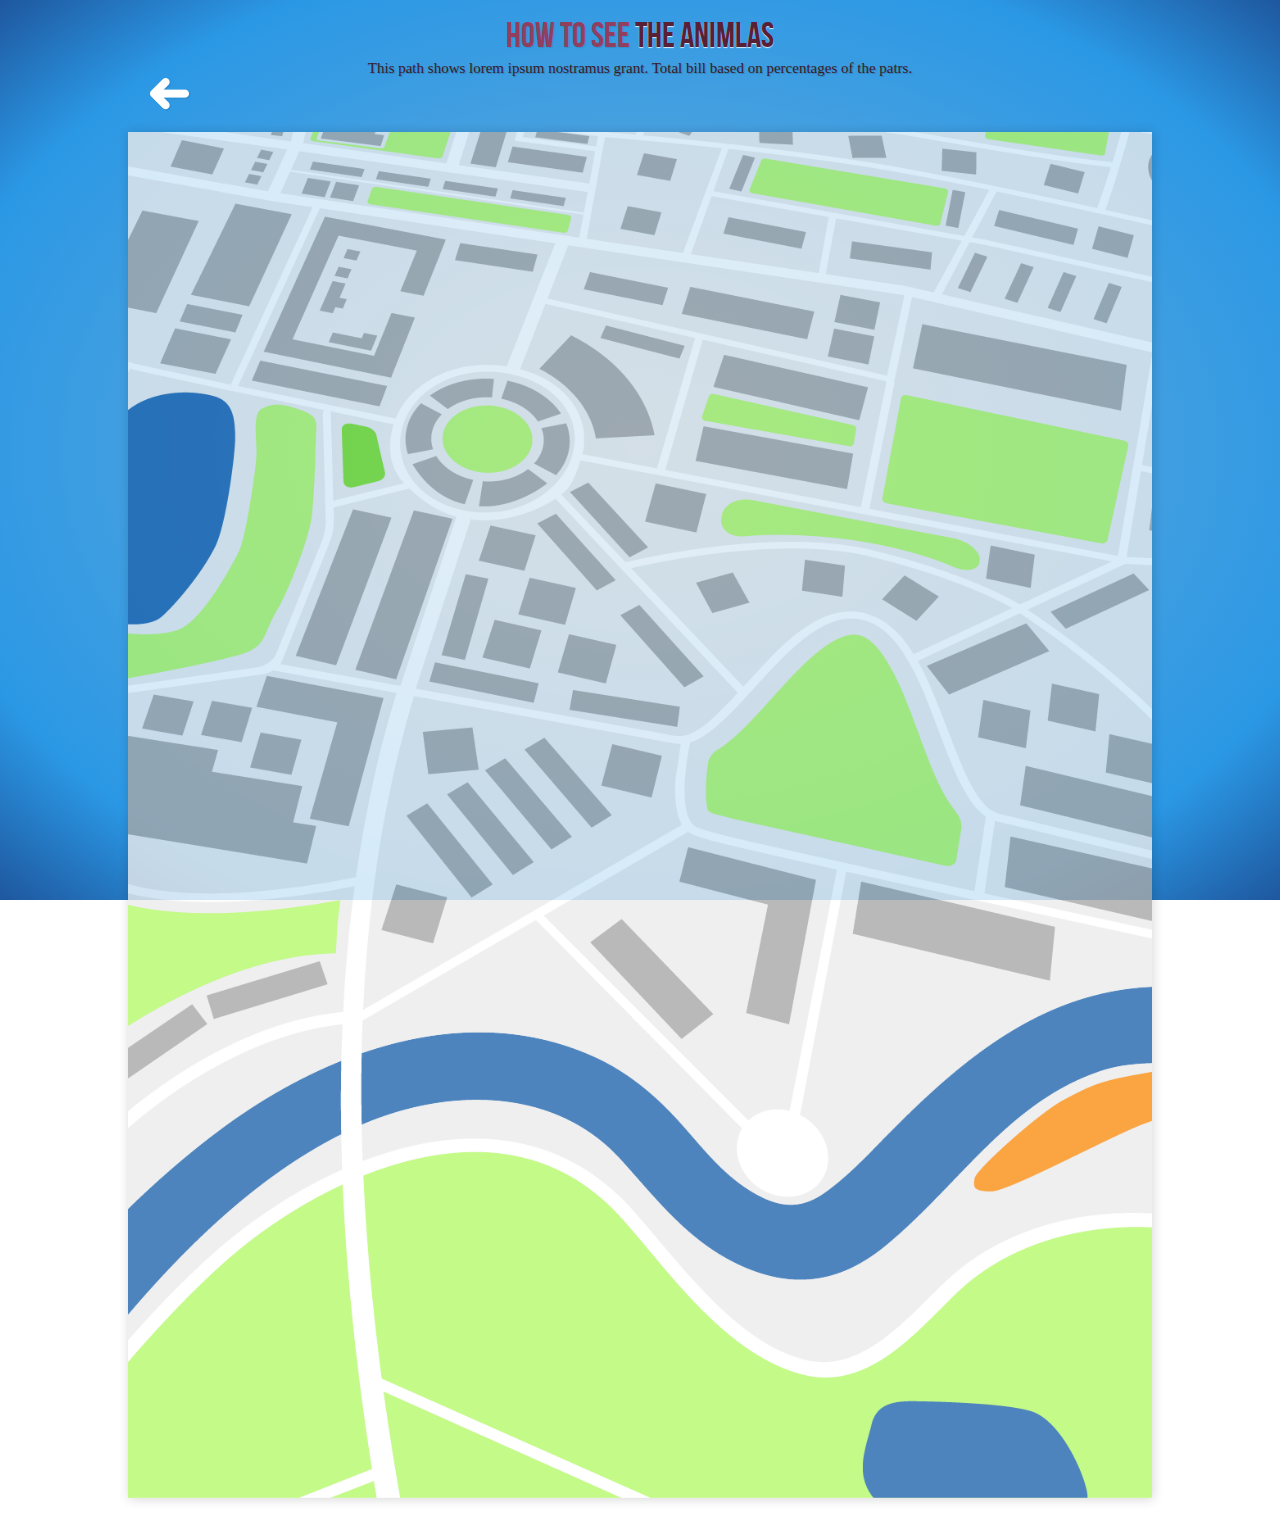
==== animals.html @ 40752ca3 "Added internal page and updated the home" ====
<!DOCTYPE html>
<html lang="en">
    <head>
		<meta charset="UTF-8" />
        <meta http-equiv="X-UA-Compatible" content="IE=edge,chrome=1"> 
        <title>Annotation Overlay Effect with CSS3</title>
        <meta name="viewport" content="width=device-width, initial-scale=1.0"> 
        <meta name="description" content="How to see the animals at the Kansas State Fair" />
        <meta name="keywords" content="" />
        <meta name="author" content="" />
        <link rel="shortcut icon" href="../favicon.ico"> 
		<link href='http://fonts.googleapis.com/css?family=Alegreya+SC:700,400italic' rel='stylesheet' type='text/css' />
        <link rel="stylesheet" type="text/css" href="css/demo.css" />
        <link rel="stylesheet" type="text/css" href="css/style.css" />
		<!--[if lt IE 9]>
			<script type="text/javascript" src="js/modernizr.custom.04022.js"></script> 
			<style>.ie-note-1{display:block;}</style>
		<![endif]-->
		<!--[if lt IE 10]><style>.ie-note-2{display:block;}</style><![endif]-->
    </head>
    <body>
        <div class="container">
			<header>
				<h1>How to see<span> the Animlas</span></h1>
				<p>This path shows lorem ipsum nostramus grant. Total bill based on percentages of the patrs.</p>
			</header>
			
			<section>
			<a href="index.html#slide-main" class="cn-back"></a>
				<div class="ao-item">
					<div class="ao-preview">
						<input type="checkbox" id="ao-toggle" class="ao-toggle" name="ao-toggle" />
						<img src="images/map.png" alt="image01" />
						<div class="ao-annotations">
							<span>See the piggies. They look like little people.</span>
							<span>This barn is fowl. My question is, if a rooster is a male, and a hen is a female, then who's havin' sex with the chicken? Ask some of the FFA kids here.</span>
							<span>Lorem ipsum dolor sit amet, consectetur adipiscing elit. Integer ac urna quis dui accumsan sagittis.</span>
							<span>Lorem ipsum dolor sit amet, consectetur adipiscing elit. Integer ac urna quis dui accumsan sagittis.</span>
							<span>Lorem ipsum dolor sit amet, consectetur adipiscing elit. Integer ac urna quis dui accumsan sagittis.</span>
						</div>
					</div>
				</div>
			</section>
			
        </div>
	</body>
</html>
---- css/demo.css ----
@font-face {
    font-family: 'BebasNeueRegular';
    src: url('fonts/BebasNeue-webfont.eot');
    src: url('fonts/BebasNeue-webfont.eot?#iefix') format('embedded-opentype'),
         url('fonts/BebasNeue-webfont.woff') format('woff'),
         url('fonts/BebasNeue-webfont.ttf') format('truetype'),
         url('fonts/BebasNeue-webfont.svg#BebasNeueRegular') format('svg');
    font-weight: normal;
    font-style: normal;
}

/* CSS reset */
body,div,dl,dt,dd,ul,ol,li,h1,h2,h3,h4,h5,h6,pre,form,fieldset,input,textarea,p,blockquote,th,td { 
	margin:0;
	padding:0;
}
html,body {
	margin:0;
	padding:0;
	height: 100%;
}
table {
	border-collapse:collapse;
	border-spacing:0;
}
fieldset,img { 
	border:0;
}
address,caption,cite,code,dfn,th,var {
	font-style:normal;
	font-weight:normal;
}
ol,ul {
	list-style:none;
}
caption,th {
	text-align:left;
}
h1,h2,h3,h4,h5,h6 {
	font-size:100%;
	font-weight:normal;
}
q:before,q:after {
	content:'';
}
abbr,acronym { border:0;
}
section, header{
	display: block;
}
/* General Demo Style */
body{
	font-family: Cambria, Palatino, "Palatino Linotype", "Palatino LT STD", Georgia, serif;
/* 	background: #fff url(../images/bg.jpg) repeat top left; */
background: rgb(117,174,214); /* Old browsers */
/* IE9 SVG, needs conditional override of 'filter' to 'none' */
background: url([data-uri]);
background: -moz-radial-gradient(center, ellipse cover,  rgba(117,174,214,1) 0%, rgba(43,152,229,1) 80%, rgba(30,87,158,1) 100%); /* FF3.6+ */
background: -webkit-gradient(radial, center center, 0px, center center, 100%, color-stop(0%,rgba(117,174,214,1)), color-stop(80%,rgba(43,152,229,1)), color-stop(100%,rgba(30,87,158,1))) no-repeat fixed; /* Chrome,Safari4+ */
background: -webkit-radial-gradient(center, ellipse cover,  rgba(117,174,214,1) 0%,rgba(43,152,229,1) 80%,rgba(30,87,158,1) 100%) no-repeat fixed; /* Chrome10+,Safari5.1+ */
background: -o-radial-gradient(center, ellipse cover,  rgba(117,174,214,1) 0%,rgba(43,152,229,1) 80%,rgba(30,87,158,1) 100%) no-repeat fixed; /* Opera 12+ */
background: -ms-radial-gradient(center, ellipse cover,  rgba(117,174,214,1) 0%,rgba(43,152,229,1) 80%,rgba(30,87,158,1) 100%) no-repeat fixed; /* IE10+ */
background: radial-gradient(ellipse at center,  rgba(117,174,214,1) 0%,rgba(43,152,229,1) 80%,rgba(30,87,158,1) 100%) no-repeat fixed; /* W3C */
filter: progid:DXImageTransform.Microsoft.gradient( startColorstr='#75aed6', endColorstr='#1e579e',GradientType=1 ); /* IE6-8 fallback on horizontal gradient */
	font-weight: 400;
	font-size: 15px;
	color: #391b27;
	overflow-y: scroll;
	overflow-x: hidden;
}
a{
	color: #333;
	text-decoration: none;
}
.container{
	width: 100%;
	height: 100%;
	position: relative;
	text-align: center;
}
.clr{
	clear: both;
}
.container > header{
	padding: 20px 30px 10px 30px;
	margin: 0px 20px 10px 20px;
	position: relative;
	display: block;
	text-shadow: 1px 1px 1px rgba(0,0,0,0.2);
    text-align: center;
}
.container > header h1{
	font-family: 'BebasNeueRegular', 'Arial Narrow', Arial, sans-serif;
	font-size: 35px;
	line-height: 35px;
	position: relative;
	font-weight: 400;
	color: #923e5f;
	text-shadow: 1px 1px 1px rgba(0,0,0,0.1);
    padding: 0px 0px 5px 0px;
}
.container > header h1 span{
	color: #582036;
	text-shadow: 0px 1px 1px rgba(255,255,255,0.8);
}
.container > header h2{
	font-size: 16px;
	font-style: italic;
	color: #391b27;
	text-shadow: 0px 1px 1px rgba(255,255,255,0.8);

}
/* Header Style */
.codrops-top{
	line-height: 24px;
	font-size: 11px;
	background: rgba(255, 255, 255, 0.4);
	text-transform: uppercase;
	z-index: 9999;
	position: relative;
	box-shadow: 1px 0px 2px rgba(0,0,0,0.2);
}
.codrops-top a{
	padding: 0px 10px;
	letter-spacing: 1px;
	color: #333;
	text-shadow: 0px 1px 1px #fff;
	display: block;
	float: left;
}
.codrops-top a:hover{
	background: #fff;
}
.codrops-top span.right{
	float: right;
}
.codrops-top span.right a{
	float: left;
	display: block;
}
.codrops-demos{
    text-align:center;
	display: block;
	line-height: 30px;
	padding: 5px 0px 15px 0px;
	border-bottom: 1px solid rgba(255, 255, 255, 0.4);
}
.codrops-demos a{
    display: inline-block;
	margin: 0px 4px;
	padding: 0px 4px;
	color: #fff;
	line-height: 20px;	
	font-style: italic;
	font-size: 13px;
	border-radius: 3px;
	background: rgba(103,59,77,0.1);
	-webkit-transition: all 0.2s linear;
	-moz-transition: all 0.2s linear;
	-o-transition: all 0.2s linear;
	-ms-transition: all 0.2s linear;
	transition: all 0.2s linear;
}
.codrops-demos a:hover{
	background: rgba(103,59,77,0.4);
}
.codrops-demos a.current-demo,
.codrops-demos a.current-demo:hover{
	background: rgba(103,59,77,0.4);
}
---- css/style.css ----
.ao-item {
	width: 80%;
	margin: 0 auto;
	padding: 35px 0;
	position: relative;
	clear: both;
}

.ao-item:before,
.ao-item:after {
    content:"";
    display:table;
}

.ao-item:after {
    clear:both;
}

.ao-item {
    zoom:1; /* For IE 6/7 (trigger hasLayout) */
} /* from CSSTricks: http://css-tricks.com/pseudo-element-roundup/ */

.ao-details {
	float: right;
	width: 40%;
	padding-left: 20px;
}

.ao-item:first-child .ao-details {
	background: transparent url(../images/try.png) no-repeat bottom left;
	padding-bottom: 60px;
}

.ao-details h2 {
	color: #498EA5;
	margin-top: 0;
	text-shadow: 1px 1px 1px rgba(255,255,255,0.5);
	padding-bottom: 10px;
	box-shadow:  0 1px 0 #DFDEDC, 0 2px 0 rgba(255,255,255,0.5);
}

.ao-details p {
	color: #999;
	text-shadow: 1px 1px 1px rgba(255,255,255,0.8);
	line-height: 22px;
}

.ao-details p a{
	font-weight: bold;
	color: #498EA5;
}

.ao-details p a:hover{
	color: #2A3344;
}

.ao-preview {
/* 	width: 60%; */
	float: left;
	position: relative;
}

.ao-item-left .ao-details{
	float: left;
	padding-right: 20px;
	padding-left: 0px;
	text-align: right;
}

.ao-item img {
	margin: 0 auto;
	max-width: 100%;
	display: block;
	-ms-filter:"progid:DXImageTransform.Microsoft.Alpha(Opacity=80)";
    filter: alpha(opacity=80);
	opacity: 0.8;
	box-shadow: 1px 1px 10px rgba(0,0,0,0.2);
	-webkit-transition: all 0.3s ease-in-out;
	-moz-transition: all 0.3s ease-in-out;
	-o-transition: all 0.3s ease-in-out;
	-ms-transition: all 0.3s ease-in-out;
	transition: all 0.3s ease-in-out;
}

.ao-annotations {
	width: 100%;
	height: 100%;
	position: absolute;
	top: 0px;
	left: 0px;
	background: rgba(33,62,68,0.3);
	box-shadow: 1px 1px 3px rgba(0,0,0,0.05);
	-ms-filter:"progid:DXImageTransform.Microsoft.Alpha(Opacity=0)";
    filter: alpha(opacity=0);
	opacity: 0;
	z-index: 5;
	-webkit-transform: scale(0.8);
	-moz-transform: scale(0.8);
	-o-transform: scale(0.8);
	-ms-transform: scale(0.8);
	transform: scale(0.8);
	-webkit-transition: all 0.3s ease-in-out;
	-moz-transition: all 0.3s ease-in-out;
	-o-transition: all 0.3s ease-in-out;
	-ms-transition: all 0.3s ease-in-out;
	transition: all 0.3s ease-in-out;
}

.ao-annotations span {
	display: block;
	position: absolute;
	padding: 10px 25px;
	width: 20%;
	min-width: 140px;
	text-align: center;
	background: rgba(255,255,255,1);
	color: rgba(20,40,47,0.9);
	font-size: 16px;
	font-style: italic;
	text-shadow: 1px 1px 1px rgba(255,255,255,0.9);
	box-shadow: 0px 1px 4px rgba(0,0,0,0.2);
	-ms-filter:"progid:DXImageTransform.Microsoft.Alpha(Opacity=0)";
    filter: alpha(opacity=0);
	opacity: 0;
	-webkit-transform: scale(1.3);
	-moz-transform: scale(1.3);
	-o-transform: scale(1.3);
	-ms-transform: scale(1.3);
	transform: scale(1.3);
	-webkit-transition: all 0.3s ease-in-out;
	-moz-transition: all 0.3s ease-in-out;
	-o-transition: all 0.3s ease-in-out;
	-ms-transition: all 0.3s ease-in-out;
	transition: all 0.3s ease-in-out;
}

.ao-annotations span:after {
	position: absolute;
	background: transparent url(../images/map_arrow.png) no-repeat center center;
	width: 32px;
	height: 33px;
	top: 50%;
	left: 100%;
	margin: -16px 0 0 -16px;
	content: '';
}

.ao-annotations span:nth-child(1) {
	top: 5%;
	left: 5%;
}

.cn-back{
	width: 49px;
	height: 42px;
	background: transparent url(../images/arrow.png) no-repeat center center;
	position: absolute;
	top: 73px;
	left: 145px;
	cursor: pointer;
	opacity: 1;
	-webkit-transition: all 0.4s ease-in-out 1s;
	-moz-transition: all 0.4s ease-in-out 1s;
	-o-transition: all 0.4s ease-in-out 1s;
	-ms-transition: all 0.4s ease-in-out 1s;
	transition: all 0.4s ease-in-out 1s;
}
.cn-slide:target .cn-back{
	left: 3px;
	opacity: 1;
}


.ao-annotations span:nth-child(2) {
	top: 20%;
	left: 12%;
}

.ao-annotations span:nth-child(3) {
	top: 37%;
	right: 9%;
}

.ao-annotations span:nth-child(4) {
	top: 53%;
	right: 14%;
}

.ao-annotations span:nth-child(5) {
	bottom: 18%;
	left: 12%;
}

.ao-item:nth-child(2) .ao-annotations span:nth-child(1) {
	top: 12%;
	left: 37%;
}

.ao-item:nth-child(2) .ao-annotations span:nth-child(2) {
	top: 32%;
	left: -5%;
}

.ao-item:nth-child(2) .ao-annotations span:nth-child(3) {
	top: 40%;
	right: -5%;
}

.ao-annotations span:nth-child(3):after,
.ao-annotations span:nth-child(4):after,
.ao-item:nth-child(2) .ao-annotations span:nth-child(1):after {
	left: auto;
	right: 100%;
	margin: -16px -16px 0 0;
	background-image: url(../images/arrow_left.png);
}

input.ao-toggle {
	width: 100%;
	height: 100%;
	position: absolute;
	top: 0px;
	left: 0px;
	margin: 0;
	padding: 0;
	-ms-filter:"progid:DXImageTransform.Microsoft.Alpha(Opacity=0)";
    filter: alpha(opacity=0);
	opacity: 0;
	z-index: 100;
	border: none;
	cursor: pointer;
}

input.ao-toggle:checked + img {
	box-shadow: 1px 1px 6px rgba(0,0,0,0.2);
	-ms-filter:"progid:DXImageTransform.Microsoft.Alpha(Opacity=99)";
    filter: alpha(opacity=99);
	opacity: 1;
	-webkit-transform: scale(0.95);
	-moz-transform: scale(0.95);
	-o-transform: scale(0.95);
	-ms-transform: scale(0.95);
	transform: scale(0.95);
}

input.ao-toggle:hover + img{
	-ms-filter:"progid:DXImageTransform.Microsoft.Alpha(Opacity=99)";
    filter: alpha(opacity=99);
	opacity: 1;
}

input.ao-toggle:checked ~ .ao-annotations,
input.ao-toggle:checked ~ .ao-annotations span{
	-ms-filter:"progid:DXImageTransform.Microsoft.Alpha(Opacity=99)";
    filter: alpha(opacity=99);
	opacity: 1;
	-webkit-transform: scale(1);
	-moz-transform: scale(1);
	-o-transform: scale(1);
	-ms-transform: scale(1);
	transform: scale(1);
}

input.ao-toggle:checked ~ .ao-annotations span:nth-child(1) {
	-webkit-transition-delay: 0.3s;
	-moz-transition-delay: 0.3s;
	-o-transition-delay: 0.3s;
	-ms-transition-delay: 0.3s;
	transition-delay: 0.3s;
}

input.ao-toggle:checked ~ .ao-annotations span:nth-child(2) {
	-webkit-transition-delay: 0.4s;
	-moz-transition-delay: 0.4s;
	-o-transition-delay: 0.4s;
	-ms-transition-delay: 0.4s;
	transition-delay: 0.4s;
}

input.ao-toggle:checked ~ .ao-annotations span:nth-child(3) {
	-webkit-transition-delay: 0.5s;
	-moz-transition-delay: 0.5s;
	-o-transition-delay: 0.5s;
	-ms-transition-delay: 0.5s;
	transition-delay: 0.5s;
}

input.ao-toggle:checked ~ .ao-annotations span:nth-child(4) {
	-webkit-transition-delay: 0.6s;
	-moz-transition-delay: 0.6s;
	-o-transition-delay: 0.6s;
	-ms-transition-delay: 0.6s;
	transition-delay: 0.6s;
}

input.ao-toggle:checked ~ .ao-annotations span:nth-child(5) {
	-webkit-transition-delay: 0.7s;
	-moz-transition-delay: 0.7s;
	-o-transition-delay: 0.7s;
	-ms-transition-delay: 0.7s;
	transition-delay: 0.7s;
}

@media screen and (max-width: 730px){
	.ao-item .ao-details,
	.ao-preview { 
		float: none; 
		width: 100%;
		padding: 0;
		text-align: left;
	}
	.ao-annotations span {
		font-size: 11px;
	}
}
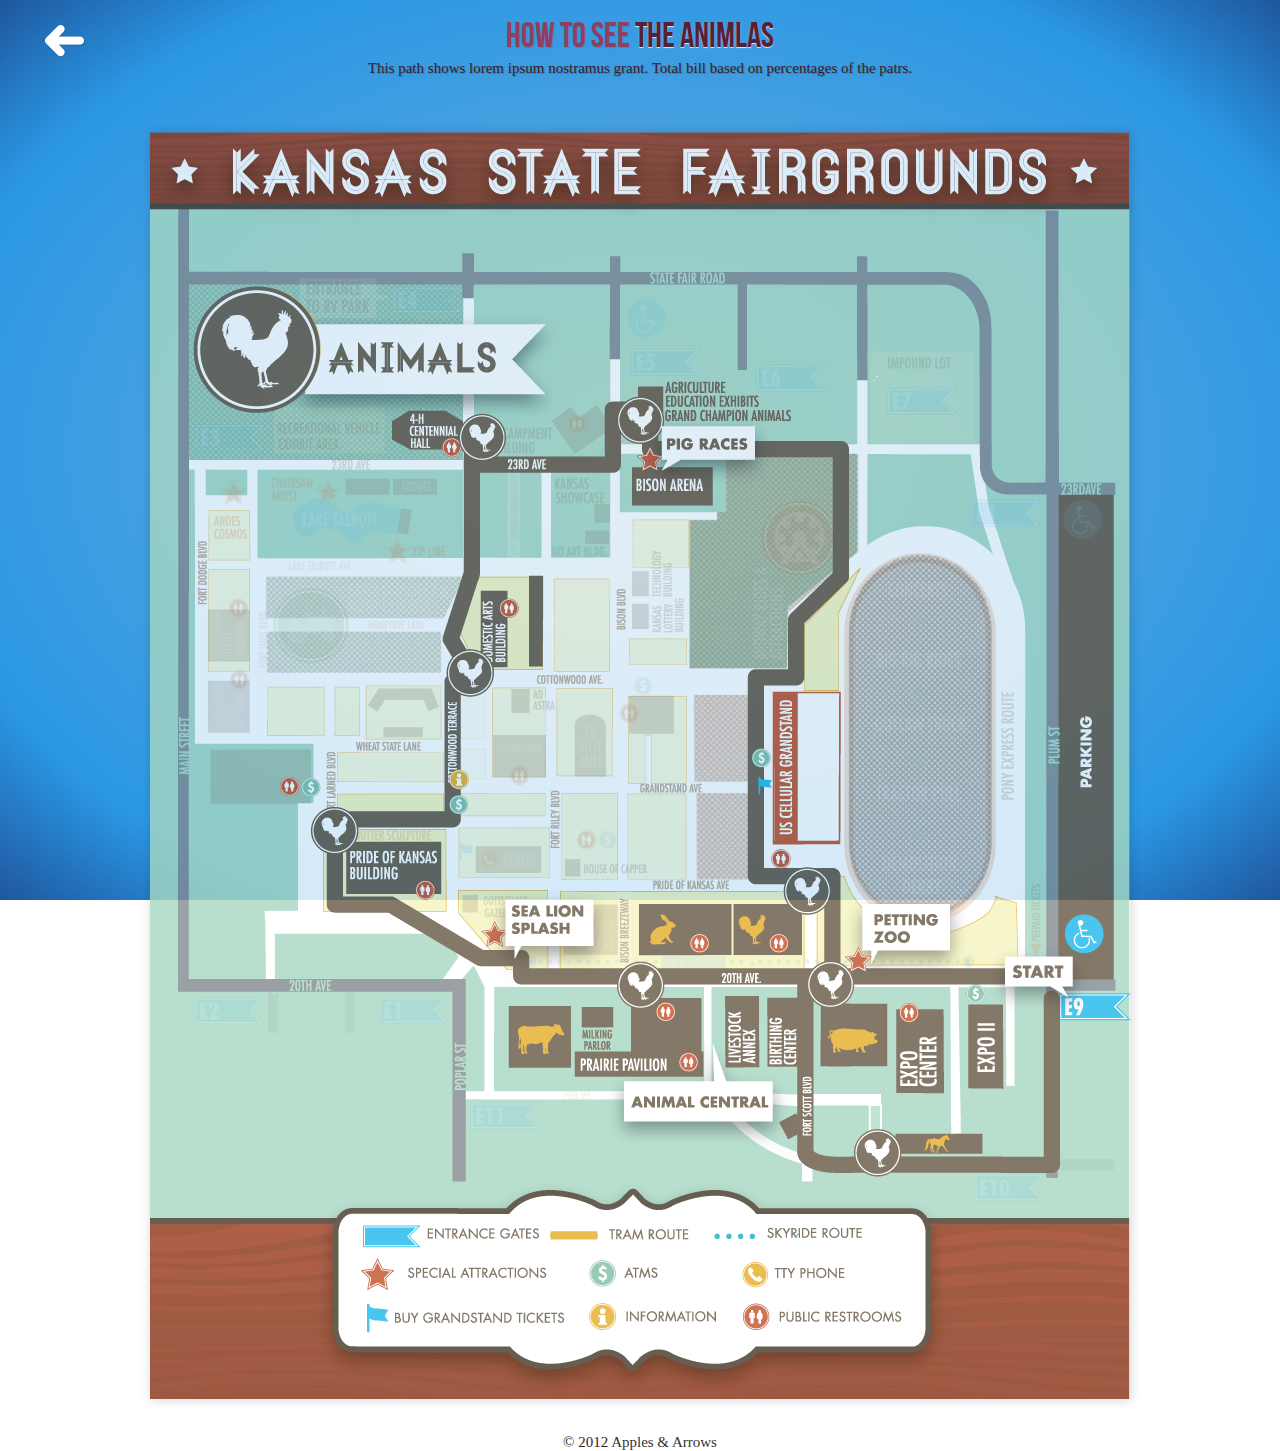
==== commit b29d6938: "mobile updates" ====
--- a/animals.html
+++ b/animals.html
@@ -3,7 +3,7 @@
     <head>
 		<meta charset="UTF-8" />
         <meta http-equiv="X-UA-Compatible" content="IE=edge,chrome=1"> 
-        <title>Annotation Overlay Effect with CSS3</title>
+        <title>How to see the Animals & Agriculture at the Kansas State Fair | Presented by Apples & Arrows</title>
         <meta name="viewport" content="width=device-width, initial-scale=1.0"> 
         <meta name="description" content="How to see the animals at the Kansas State Fair" />
         <meta name="keywords" content="" />
@@ -23,25 +23,17 @@
 			<header>
 				<h1>How to see<span> the Animlas</span></h1>
 				<p>This path shows lorem ipsum nostramus grant. Total bill based on percentages of the patrs.</p>
+			<a href="index.html#slide-main" class="cn-back"></a>
 			</header>
 			
 			<section>
-			<a href="index.html#slide-main" class="cn-back"></a>
 				<div class="ao-item">
 					<div class="ao-preview">
-						<input type="checkbox" id="ao-toggle" class="ao-toggle" name="ao-toggle" />
-						<img src="images/map.png" alt="image01" />
-						<div class="ao-annotations">
-							<span>See the piggies. They look like little people.</span>
-							<span>This barn is fowl. My question is, if a rooster is a male, and a hen is a female, then who's havin' sex with the chicken? Ask some of the FFA kids here.</span>
-							<span>Lorem ipsum dolor sit amet, consectetur adipiscing elit. Integer ac urna quis dui accumsan sagittis.</span>
-							<span>Lorem ipsum dolor sit amet, consectetur adipiscing elit. Integer ac urna quis dui accumsan sagittis.</span>
-							<span>Lorem ipsum dolor sit amet, consectetur adipiscing elit. Integer ac urna quis dui accumsan sagittis.</span>
-						</div>
+						<img src="images/Fairgrounds_Map_Animals.png" alt="image01" />
 					</div>
 				</div>
 			</section>
-			
+			&copy; 2012 <a href="http://applesandarrows.com">Apples &amp; Arrows</a>
         </div>
 	</body>
 </html>--- a/css/demo.css
+++ b/css/demo.css
@@ -48,7 +48,6 @@
 section, header{
 	display: block;
 }
-/* General Demo Style */
 body{
 	font-family: Cambria, Palatino, "Palatino Linotype", "Palatino LT STD", Georgia, serif;
 /* 	background: #fff url(../images/bg.jpg) repeat top left; */
@@ -81,6 +80,8 @@
 .clr{
 	clear: both;
 }
+
+@media all and (min-width: 401px){
 .container > header{
 	padding: 20px 30px 10px 30px;
 	margin: 0px 20px 10px 20px;
@@ -88,6 +89,7 @@
 	display: block;
 	text-shadow: 1px 1px 1px rgba(0,0,0,0.2);
     text-align: center;
+}
 }
 .container > header h1{
 	font-family: 'BebasNeueRegular', 'Arial Narrow', Arial, sans-serif;
--- a/css/style.css
+++ b/css/style.css
@@ -6,6 +6,37 @@
 	clear: both;
 }
 
+@media all and (max-width: 400px){
+	.container > header{
+	position: fixed;
+	top:0;
+/* 	background: #fff url(../images/bg.jpg) repeat top left; */
+background: rgb(117,174,214); /* Old browsers */
+/* IE9 SVG, needs conditional override of 'filter' to 'none' */
+background: url([data-uri]);
+background: -moz-radial-gradient(center, ellipse cover,  rgba(117,174,214,1) 0%, rgba(43,152,229,1) 80%, rgba(30,87,158,1) 100%); /* FF3.6+ */
+background: -webkit-gradient(radial, center center, 0px, center center, 100%, color-stop(0%,rgba(117,174,214,1)), color-stop(80%,rgba(43,152,229,1)), color-stop(100%,rgba(30,87,158,1))) no-repeat fixed; /* Chrome,Safari4+ */
+background: -webkit-radial-gradient(center, ellipse cover,  rgba(117,174,214,1) 0%,rgba(43,152,229,1) 80%,rgba(30,87,158,1) 100%) no-repeat fixed; /* Chrome10+,Safari5.1+ */
+background: -o-radial-gradient(center, ellipse cover,  rgba(117,174,214,1) 0%,rgba(43,152,229,1) 80%,rgba(30,87,158,1) 100%) no-repeat fixed; /* Opera 12+ */
+background: -ms-radial-gradient(center, ellipse cover,  rgba(117,174,214,1) 0%,rgba(43,152,229,1) 80%,rgba(30,87,158,1) 100%) no-repeat fixed; /* IE10+ */
+background: radial-gradient(ellipse at center,  rgba(117,174,214,1) 0%,rgba(43,152,229,1) 80%,rgba(30,87,158,1) 100%) no-repeat fixed; /* W3C */
+filter: progid:DXImageTransform.Microsoft.gradient( startColorstr='#75aed6', endColorstr='#1e579e',GradientType=1 ); /* IE6-8 fallback on horizontal gradient */
+	z-index: 1000;
+	
+	}
+}
+
+
+
+@media all and (max-width: 400px){
+	.ao-item {
+		width: 100%;
+		margin: 45px 0 0 0;
+		
+	}
+	
+}
+
 .ao-item:before,
 .ao-item:after {
     content:"";
@@ -55,8 +86,6 @@
 }
 
 .ao-preview {
-/* 	width: 60%; */
-	float: left;
 	position: relative;
 }
 
@@ -80,6 +109,12 @@
 	-o-transition: all 0.3s ease-in-out;
 	-ms-transition: all 0.3s ease-in-out;
 	transition: all 0.3s ease-in-out;
+}
+
+@media all and (max-width: 400px){
+	.ao-item{
+		width:225%;
+	}
 }
 
 .ao-annotations {
@@ -155,8 +190,8 @@
 	height: 42px;
 	background: transparent url(../images/arrow.png) no-repeat center center;
 	position: absolute;
-	top: 73px;
-	left: 145px;
+	top: 20px;
+	left: 20px;
 	cursor: pointer;
 	opacity: 1;
 	-webkit-transition: all 0.4s ease-in-out 1s;
@@ -165,6 +200,18 @@
 	-ms-transition: all 0.4s ease-in-out 1s;
 	transition: all 0.4s ease-in-out 1s;
 }
+
+@media all and (max-width: 401px){
+	.cn-back{
+		width: 41px;
+		height: 33px;
+		background: transparent url(../images/arrow.png) no-repeat center center;
+		position: absolute;
+		top: 3px;
+		left: 5px;
+	}
+}
+
 .cn-slide:target .cn-back{
 	left: 3px;
 	opacity: 1;
